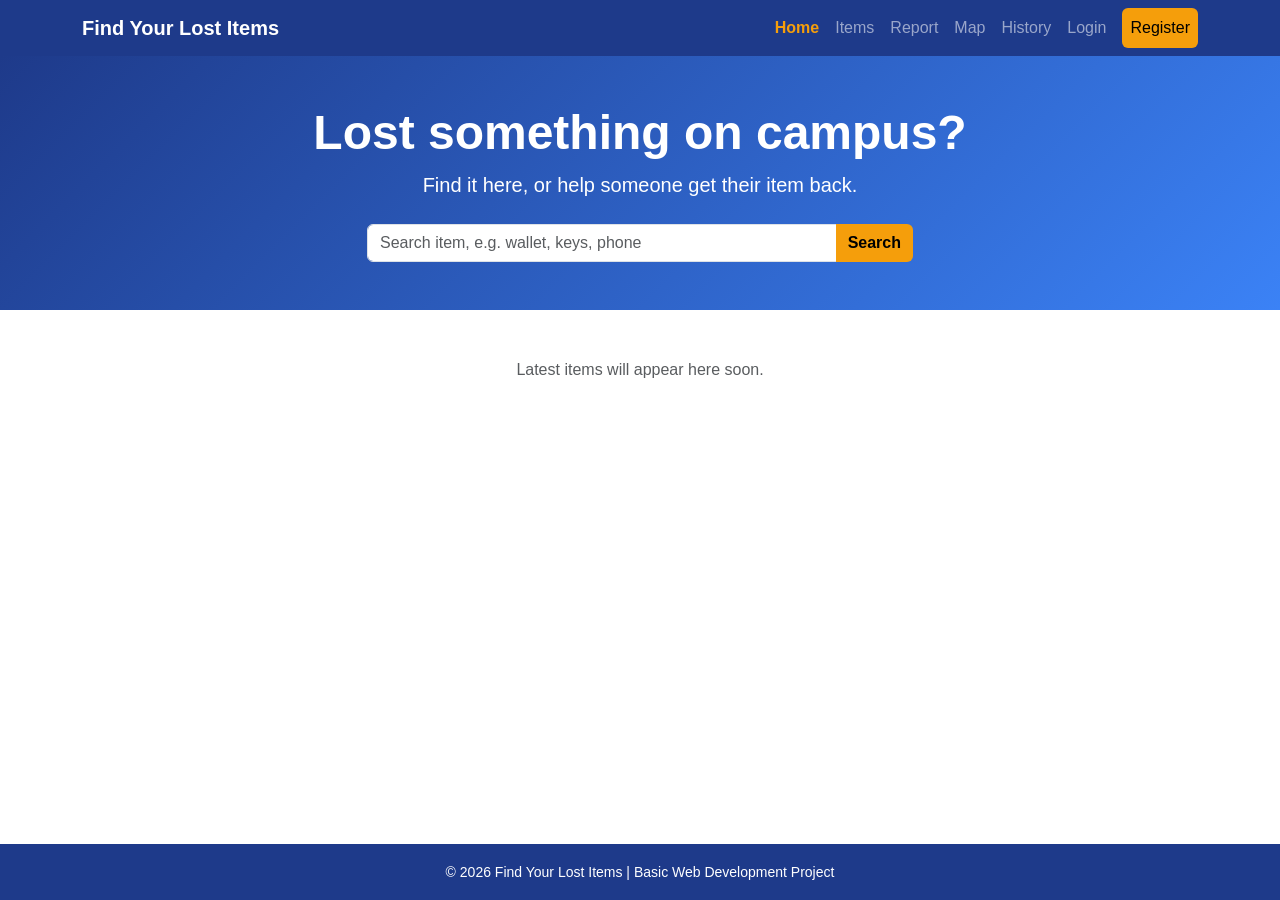
==== index.html @ 294475b1 "Update index.html Change position bootstrap and style.css" ====
<!DOCTYPE html>
<html lang="en">
<head>
    <meta charset="UTF-8">
    <meta name="viewport" content="width=device-width, initial-scale=1.0">
    <title>Find Your Lost Items</title>
    <link rel="stylesheet" href="https://cdn.jsdelivr.net/npm/bootstrap@5.3.8/dist/css/bootstrap.min.css">
    <link rel="stylesheet" href="css/style.css">
</head>

<body>

      <!-- ===== NAVBAR (top menu) ===== -->
  <nav class="navbar navbar-expand-lg navbar-dark navbar-lf">
    <div class="container">
      <a class="navbar-brand fw-bold" href="index.html">Find Your Lost Items</a>

      <!-- Button that appears on small screens (phone) -->
      <button class="navbar-toggler" type="button"
              data-bs-toggle="collapse" data-bs-target="#mainMenu"
              aria-controls="mainMenu" aria-expanded="false" aria-label="Toggle menu">
        <span class="navbar-toggler-icon"></span>
      </button>

      <div class="collapse navbar-collapse" id="mainMenu">
        <ul class="navbar-nav ms-auto">
          <li class="nav-item"><a class="nav-link active" href="index.html">Home</a></li>
          <li class="nav-item"><a class="nav-link" href="pages/items.html">Items</a></li>
          <li class="nav-item"><a class="nav-link" href="pages/report.html">Report</a></li>
          <li class="nav-item"><a class="nav-link" href="pages/map.html">Map</a></li>
          <li class="nav-item"><a class="nav-link" href="pages/history.html">History</a></li>
          <li class="nav-item"><a class="nav-link" href="pages/login.html">Login</a></li>
          <li class="nav-item"><a class="nav-link btn-register" href="pages/register.html">Register</a></li>
        </ul>
      </div>
    </div>
  </nav>

  <!-- ===== MAIN CONTENT ===== -->
  <main>
    <section class="hero text-center">
      <div class="container py-5">
        <h1 class="display-5 fw-bold">Lost something on campus?</h1>
        <p class="lead">Find it here, or help someone get their item back.</p>

        <!-- Search box (not working yet, we add JavaScript later) -->
        <div class="row justify-content-center mt-4">
          <div class="col-md-6">
            <div class="input-group">
              <input type="text" class="form-control" placeholder="Search item, e.g. wallet, keys, phone">
              <button class="btn btn-lf" type="button">Search</button>
            </div>
          </div>
        </div>
      </div>
    </section>

    <section class="container py-5 text-center">
      <p class="text-muted">Latest items will appear here soon.</p>
    </section>
  </main>

  <!-- ===== FOOTER (bottom) ===== -->
  <footer class="footer-lf text-center py-3">
    <div class="container">
      <small>&copy; 2026 Find Your Lost Items | Basic Web Development Project</small>
    </div>
  </footer>

    <script src="https://cdn.jsdelivr.net/npm/bootstrap@5.3.8/dist/js/bootstrap.bundle.min.js"></script>
</body>
</html>
---- css/style.css ----
/* Find Your Lost Items - main style file */

/* ----- Our 2 main colors (change here if we choose other colors) ----- */
:root {
  --main-color: #1e3a8a;    /* dark blue */
  --accent-color: #f59e0b;  /* orange */
}

body {
  font-family: Arial, sans-serif;
  min-height: 100vh;
  display: flex;
  flex-direction: column;
}

main {
  flex: 1; /* keeps the footer at the bottom */
}

/* ----- Navbar ----- */
.navbar-lf {
  background-color: var(--main-color);
}

.navbar-lf .nav-link:hover {
  color: var(--accent-color);
}

.btn-register {
  background-color: var(--accent-color);
  color: #000 !important;
  border-radius: 6px;
  margin-left: 8px;
}

/* ----- Hero (big top section) ----- */
.hero {
  background: linear-gradient(135deg, var(--main-color), #3b82f6);
  color: white;
}

/* ----- Buttons ----- */
.btn-lf {
  background-color: var(--accent-color);
  border: none;
  color: #000;
  font-weight: bold;
}

.btn-lf:hover {
  background-color: #d97706;
}

/* ----- Footer ----- */
.footer-lf {
  background-color: var(--main-color);
  color: white;
}

/* ----- Navbar: highlight the current page ----- */
.navbar-lf .nav-link.active {
  color: var(--accent-color);
  font-weight: bold;
}

/* ----- Page titles ----- */
.page-title {
  color: var(--main-color);
  font-weight: bold;
}

/* ----- Item cards (items page) ----- */
.item-card {
  transition: transform 0.2s, box-shadow 0.2s;
}

.item-card:hover {
  transform: translateY(-5px);
  box-shadow: 0 8px 20px rgba(0, 0, 0, 0.15);
}

.item-card img {
  height: 180px;
  object-fit: cover;
}

/* ----- Campus map and pins ----- */
.map-container {
  position: relative;
  width: 100%;
  max-width: 900px;
  margin: 0 auto;
  border: 2px solid var(--main-color);
  border-radius: 8px;
  overflow: hidden;
}

.map-container img {
  width: 100%;
  display: block;
}

/* A pin is placed with left/top in percent, so it stays correct on any screen size */
.map-pin {
  position: absolute;
  width: 22px;
  height: 22px;
  border-radius: 50%;
  border: 3px solid #fff;
  transform: translate(-50%, -50%);
  box-shadow: 0 2px 6px rgba(0, 0, 0, 0.4);
  cursor: pointer;
  transition: transform 0.2s;
}

.map-pin:hover {
  transform: translate(-50%, -50%) scale(1.4);
}

.pin-lost { background-color: #dc3545; }
.pin-found { background-color: #198754; }
.pin-returned { background-color: #6c757d; }

/* ----- Number cards on the history page ----- */
.stat-number {
  font-size: 2rem;
  font-weight: bold;
  color: var(--main-color);
}
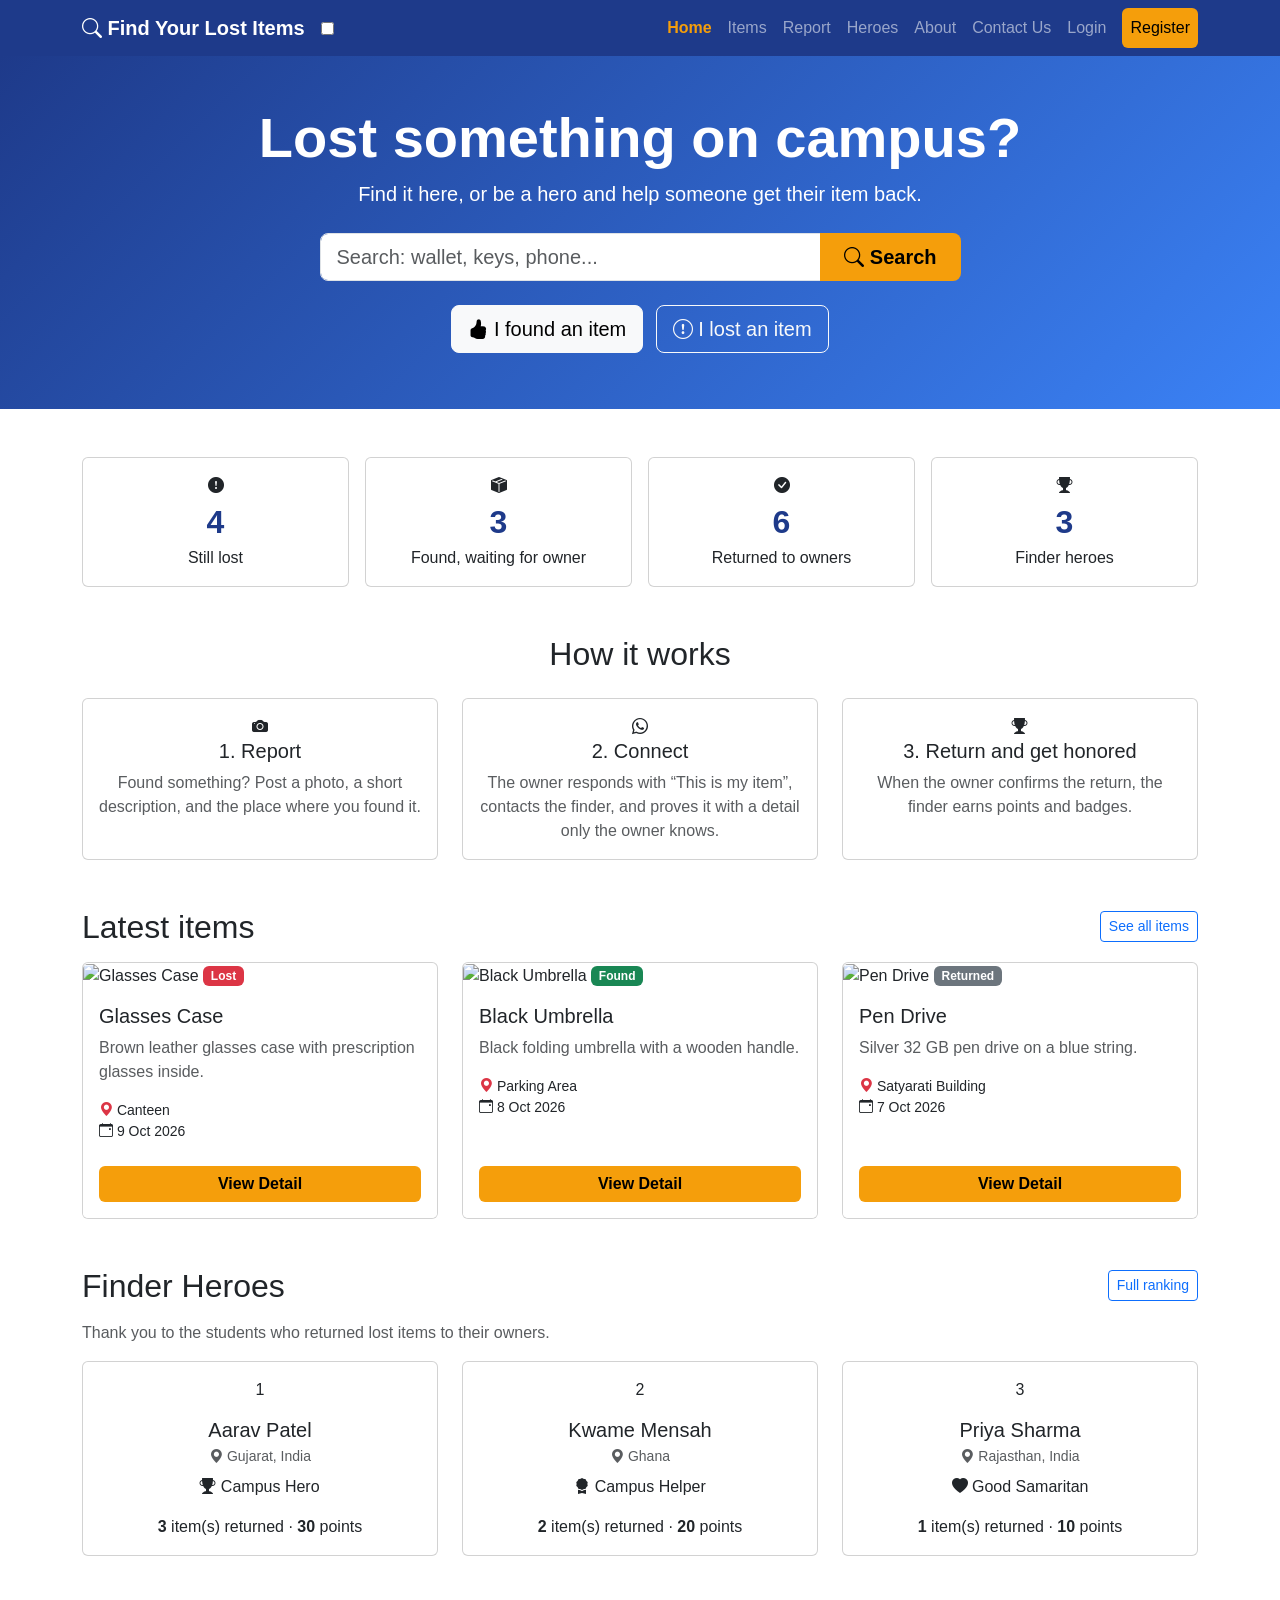
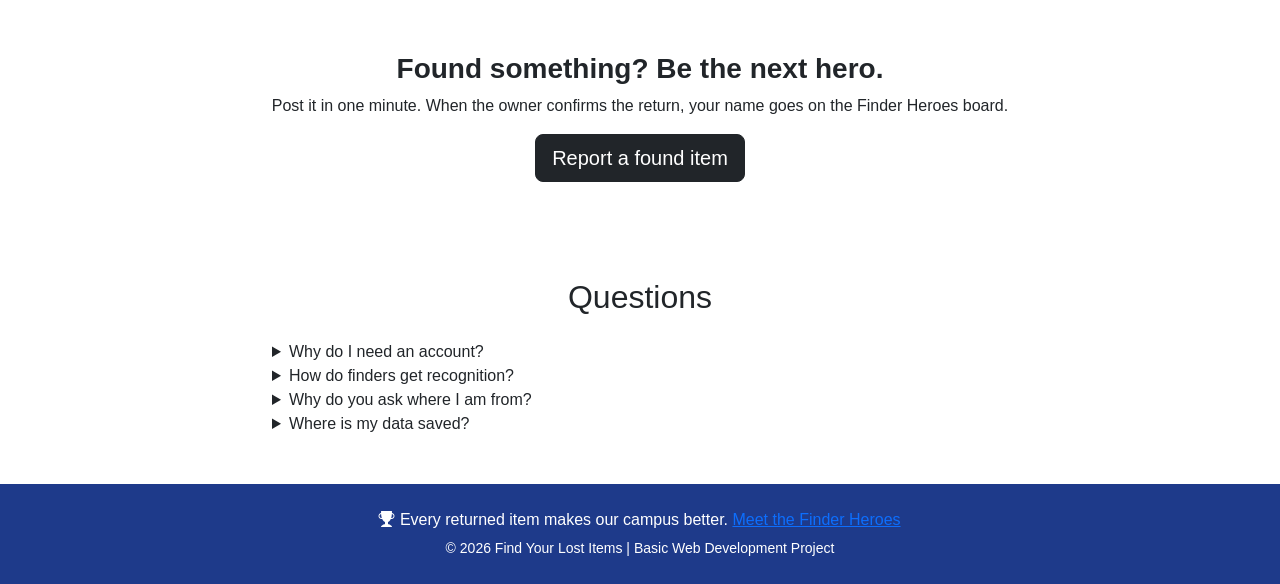
==== commit 6cb4d8ba: "new home page Hero with search, numbers, how it works, latest items, Finder Heroes, call to action a" ====
--- a/index.html
+++ b/index.html
@@ -1,72 +1,143 @@
 <!DOCTYPE html>
 <html lang="en">
 <head>
-    <meta charset="UTF-8">
-    <meta name="viewport" content="width=device-width, initial-scale=1.0">
-    <title>Find Your Lost Items</title>
-    <link rel="stylesheet" href="https://cdn.jsdelivr.net/npm/bootstrap@5.3.8/dist/css/bootstrap.min.css">
-    <link rel="stylesheet" href="css/style.css">
+  <meta charset="UTF-8">
+  <meta name="viewport" content="width=device-width, initial-scale=1">
+  <title>Home - Find Your Lost Items</title>
+  <!-- Order matters: Bootstrap first, then icons, then OUR style.css (the last one wins) -->
+  <link rel="stylesheet" href="https://cdn.jsdelivr.net/npm/bootstrap@5.3.8/dist/css/bootstrap.min.css">
+  <link rel="stylesheet" href="https://cdn.jsdelivr.net/npm/bootstrap-icons@1.11.3/font/bootstrap-icons.min.css">
+  <link rel="stylesheet" href="css/style.css">
 </head>
+<body data-root="">
 
-<body>
-
-      <!-- ===== NAVBAR (top menu) ===== -->
-  <nav class="navbar navbar-expand-lg navbar-dark navbar-lf">
+  <!-- ===== NAVBAR =====
+       The phone menu works with CSS only: a hidden checkbox + a label (no Bootstrap JavaScript) -->
+  <nav class="navbar navbar-expand-lg navbar-dark navbar-lf sticky-top">
     <div class="container">
-      <a class="navbar-brand fw-bold" href="index.html">Find Your Lost Items</a>
-
-      <!-- Button that appears on small screens (phone) -->
-      <button class="navbar-toggler" type="button"
-              data-bs-toggle="collapse" data-bs-target="#mainMenu"
-              aria-controls="mainMenu" aria-expanded="false" aria-label="Toggle menu">
-        <span class="navbar-toggler-icon"></span>
-      </button>
-
-      <div class="collapse navbar-collapse" id="mainMenu">
+      <a class="navbar-brand fw-bold" href="index.html"><i class="bi bi-search"></i> Find Your Lost Items</a>
+      <input type="checkbox" id="menuToggle" class="menu-toggle" aria-hidden="true">
+      <label for="menuToggle" class="navbar-toggler" aria-label="Open or close the menu"><span class="navbar-toggler-icon"></span></label>
+      <div class="navbar-collapse menu-links">
         <ul class="navbar-nav ms-auto">
           <li class="nav-item"><a class="nav-link active" href="index.html">Home</a></li>
           <li class="nav-item"><a class="nav-link" href="pages/items.html">Items</a></li>
           <li class="nav-item"><a class="nav-link" href="pages/report.html">Report</a></li>
-          <li class="nav-item"><a class="nav-link" href="pages/map.html">Map</a></li>
-          <li class="nav-item"><a class="nav-link" href="pages/history.html">History</a></li>
-          <li class="nav-item"><a class="nav-link" href="pages/login.html">Login</a></li>
-          <li class="nav-item"><a class="nav-link btn-register" href="pages/register.html">Register</a></li>
+          <li class="nav-item"><a class="nav-link" href="pages/heroes.html">Heroes</a></li>
+          <li class="nav-item"><a class="nav-link" href="pages/about.html">About</a></li>
+          <li class="nav-item"><a class="nav-link" href="pages/contact.html">Contact Us</a></li>
+          <li class="nav-item"><a class="nav-link" id="navLogin" href="pages/login.html">Login</a></li>
+          <li class="nav-item"><a class="nav-link btn-register" id="navRegister" href="pages/register.html">Register</a></li>
         </ul>
       </div>
     </div>
   </nav>
 
-  <!-- ===== MAIN CONTENT ===== -->
   <main>
+    <!-- Hero. The search form uses plain HTML (method="get"): it opens items.html?q=word -->
     <section class="hero text-center">
       <div class="container py-5">
-        <h1 class="display-5 fw-bold">Lost something on campus?</h1>
-        <p class="lead">Find it here, or help someone get their item back.</p>
+        <h1 class="display-4 fw-bold">Lost something on campus?</h1>
+        <p class="lead mb-4">Find it here, or be a hero and help someone get their item back.</p>
 
-        <!-- Search box (not working yet, we add JavaScript later) -->
-        <div class="row justify-content-center mt-4">
-          <div class="col-md-6">
-            <div class="input-group">
-              <input type="text" class="form-control" placeholder="Search item, e.g. wallet, keys, phone">
-              <button class="btn btn-lf" type="button">Search</button>
+        <form action="pages/items.html" method="get" class="row justify-content-center">
+          <div class="col-md-7">
+            <div class="input-group input-group-lg hero-search">
+              <input type="text" name="q" class="form-control" placeholder="Search: wallet, keys, phone..." aria-label="Search items">
+              <button class="btn btn-lf px-4" type="submit"><i class="bi bi-search"></i> Search</button>
             </div>
           </div>
+        </form>
+
+        <div class="mt-4">
+          <a href="pages/report.html" class="btn btn-light btn-lg me-2 mb-2"><i class="bi bi-hand-thumbs-up-fill"></i> I found an item</a>
+          <a href="pages/report.html" class="btn btn-outline-light btn-lg mb-2"><i class="bi bi-exclamation-circle"></i> I lost an item</a>
         </div>
       </div>
     </section>
 
-    <section class="container py-5 text-center">
-      <p class="text-muted">Latest items will appear here soon.</p>
+    <!-- Numbers (filled by home.js) -->
+    <section class="container py-5">
+      <div class="row g-3 text-center">
+        <div class="col-6 col-md-3"><div class="card stat-card"><div class="card-body"><div class="stat-icon"><i class="bi bi-exclamation-circle-fill"></i></div><div class="stat-number" id="statLost">0</div><div>Still lost</div></div></div></div>
+        <div class="col-6 col-md-3"><div class="card stat-card"><div class="card-body"><div class="stat-icon"><i class="bi bi-box-seam-fill"></i></div><div class="stat-number" id="statFound">0</div><div>Found, waiting for owner</div></div></div></div>
+        <div class="col-6 col-md-3"><div class="card stat-card"><div class="card-body"><div class="stat-icon"><i class="bi bi-check-circle-fill"></i></div><div class="stat-number" id="statReturned">0</div><div>Returned to owners</div></div></div></div>
+        <div class="col-6 col-md-3"><div class="card stat-card"><div class="card-body"><div class="stat-icon"><i class="bi bi-trophy-fill"></i></div><div class="stat-number" id="statHeroes">0</div><div>Finder heroes</div></div></div></div>
+      </div>
+    </section>
+
+    <!-- How it works (plain HTML, no JavaScript) -->
+    <section class="container pb-5">
+      <div class="text-center mb-4"><h2 class="section-title">How it works</h2></div>
+      <div class="row g-4 text-center">
+        <div class="col-md-4"><div class="card step-card h-100"><div class="card-body">
+          <div class="step-icon"><i class="bi bi-camera-fill"></i></div>
+          <h5>1. Report</h5><p class="text-muted mb-0">Found something? Post a photo, a short description, and the place where you found it.</p>
+        </div></div></div>
+        <div class="col-md-4"><div class="card step-card h-100"><div class="card-body">
+          <div class="step-icon"><i class="bi bi-whatsapp"></i></div>
+          <h5>2. Connect</h5><p class="text-muted mb-0">The owner responds with &ldquo;This is my item&rdquo;, contacts the finder, and proves it with a detail only the owner knows.</p>
+        </div></div></div>
+        <div class="col-md-4"><div class="card step-card h-100"><div class="card-body">
+          <div class="step-icon"><i class="bi bi-trophy-fill"></i></div>
+          <h5>3. Return and get honored</h5><p class="text-muted mb-0">When the owner confirms the return, the finder earns points and badges.</p>
+        </div></div></div>
+      </div>
+    </section>
+
+    <!-- Latest items (cards made by home.js) -->
+    <section class="container pb-5">
+      <div class="d-flex justify-content-between align-items-center mb-3">
+        <h2 class="section-title mb-0">Latest items</h2>
+        <a href="pages/items.html" class="btn btn-outline-primary btn-sm">See all items</a>
+      </div>
+      <div class="row g-4" id="latestItems"></div>
+    </section>
+
+    <!-- Finder heroes (made by home.js) -->
+    <section class="container pb-5">
+      <div class="d-flex justify-content-between align-items-center mb-3">
+        <h2 class="section-title mb-0">Finder Heroes</h2>
+        <a href="pages/heroes.html" class="btn btn-outline-primary btn-sm">Full ranking</a>
+      </div>
+      <p class="text-muted">Thank you to the students who returned lost items to their owners.</p>
+      <div class="row g-4" id="topFinders"></div>
+    </section>
+
+    <!-- Call to action -->
+    <section class="container pb-5">
+      <div class="cta-band p-4 p-md-5 text-center">
+        <h3 class="fw-bold">Found something? Be the next hero.</h3>
+        <p class="mb-3">Post it in one minute. When the owner confirms the return, your name goes on the Finder Heroes board.</p>
+        <a href="pages/report.html" class="btn btn-dark btn-lg">Report a found item</a>
+      </div>
+    </section>
+
+    <!-- FAQ with <details>: opens and closes without JavaScript -->
+    <section class="container pb-5 faq">
+      <div class="text-center mb-4"><h2 class="section-title">Questions</h2></div>
+      <div class="row justify-content-center"><div class="col-lg-8">
+        <details><summary>Why do I need an account?</summary><p class="mb-0">So we know who reported an item, and so only logged in students can see the contact button. Finders also need an account to earn honors.</p></details>
+        <details><summary>How do finders get recognition?</summary><p class="mb-0">Points come only after the OWNER confirms that the item came back (and may leave feedback). Then the finder gets 10 points. Badges: 1 return = Good Samaritan, 2 = Campus Helper, 3 = Campus Hero.</p></details>
+        <details><summary>Why do you ask where I am from?</summary><p class="mb-0">To show our diverse campus. Students from India choose their state, international students type their country. It is shown next to a name on the Heroes board.</p></details>
+        <details><summary>Where is my data saved?</summary><p class="mb-0">This is a front-end project: data is saved inside your own browser (localStorage). A real product would use a server and a database.</p></details>
+      </div></div>
     </section>
   </main>
 
-  <!-- ===== FOOTER (bottom) ===== -->
-  <footer class="footer-lf text-center py-3">
+  <!-- ===== FOOTER ===== -->
+  <footer class="footer-lf text-center py-4">
     <div class="container">
+      <p class="mb-1"><i class="bi bi-trophy-fill"></i> Every returned item makes our campus better. <a href="pages/heroes.html">Meet the Finder Heroes</a></p>
       <small>&copy; 2026 Find Your Lost Items | Basic Web Development Project</small>
     </div>
   </footer>
 
-    <script src="https://cdn.jsdelivr.net/npm/bootstrap@5.3.8/dist/js/bootstrap.bundle.min.js"></script>
+  <!-- Our JavaScript. Order matters: data and helpers first, the page script last -->
+  <script src="js/data.js"></script>
+  <script src="js/storage.js"></script>
+  <script src="js/ui.js"></script>
+  <script src="js/auth.js"></script>
+  <script src="js/home.js"></script>
 </body>
-</html>+</html>
